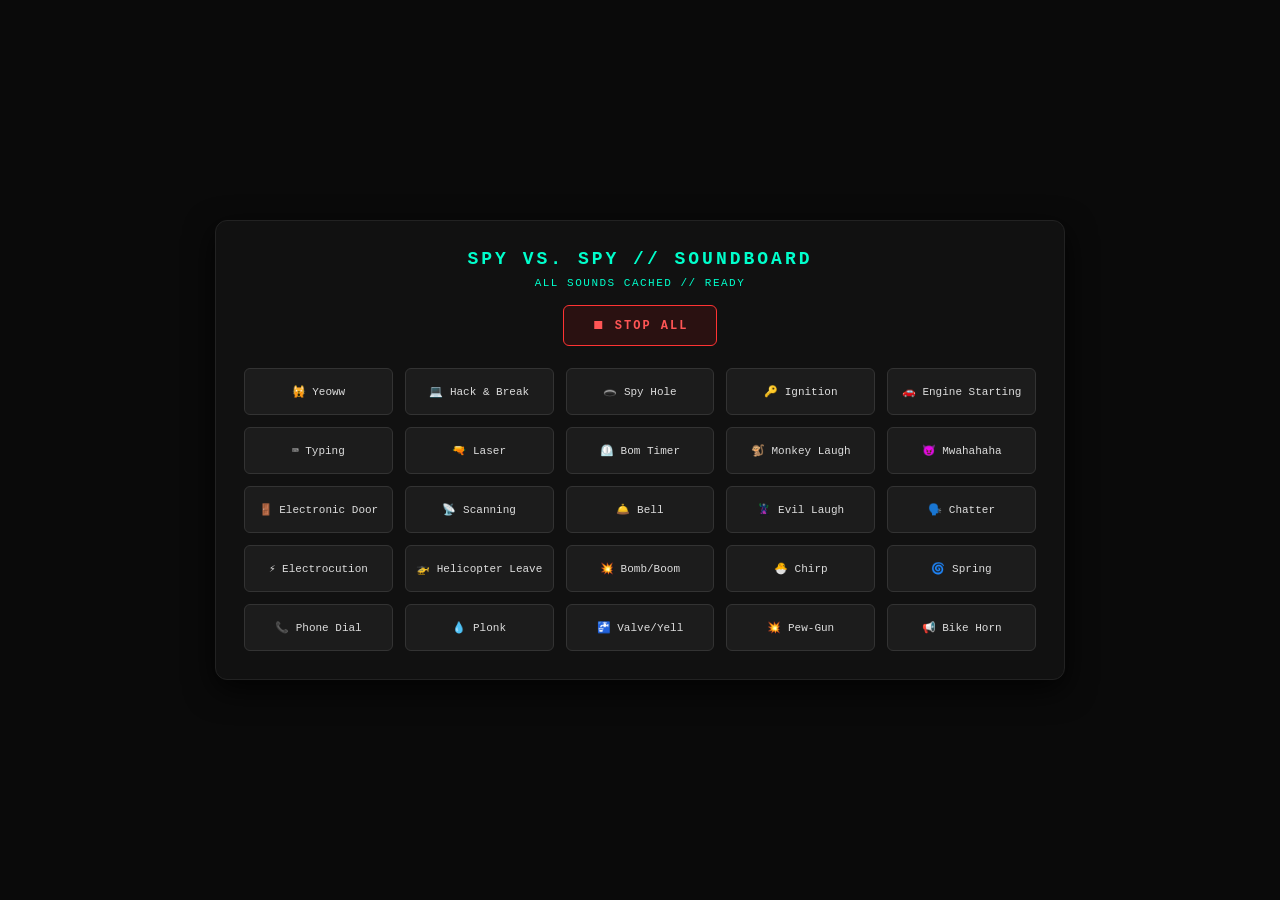
==== index.html @ 561204ca "htm>html" ====
<!DOCTYPE html>
<html lang="en">
<head>
  <meta charset="UTF-8">
  <meta name="viewport" content="width=device-width, initial-scale=1.0">
  <title>Spy vs. Spy Soundboard</title>
  <style>
    * {
      box-sizing: border-box;
    }
    body {
      background-color: #0a0a0a;
      color: #ffffff;
      font-family: 'Courier New', Courier, monospace;
      margin: 0;
      padding: 40px 20px;
      display: flex;
      justify-content: center;
      align-items: center;
      min-height: 100vh;
    }

    .soundboard-container {
      background: #111111;
      padding: 28px;
      border-radius: 12px;
      color: #ffffff;
      width: 100%;
      max-width: 850px;
      border: 1px solid #222222;
      box-shadow: 0 10px 30px rgba(0,0,0,0.8);
    }

    .soundboard-container h1 {
      margin-top: 0;
      margin-bottom: 8px;
      font-size: 18px;
      letter-spacing: 3px;
      color: #00ffcc;
      text-transform: uppercase;
      text-align: center;
    }

    .loader-status {
      font-size: 11px;
      color: #888888;
      text-align: center;
      margin-bottom: 16px;
      letter-spacing: 1.5px;
      text-transform: uppercase;
    }

    .control-bar {
      display: flex;
      justify-content: center;
      margin-bottom: 22px;
    }

    .stop-btn {
      background: #2a1111;
      color: #ff5555;
      border: 1px solid #ff3333;
      padding: 12px 28px;
      border-radius: 6px;
      cursor: pointer;
      font-family: inherit;
      font-size: 12px;
      font-weight: bold;
      letter-spacing: 2px;
      transition: all 0.15s ease-in-out;
      user-select: none;
    }

    .stop-btn:hover {
      background: #ff3333;
      color: #ffffff;
      box-shadow: 0 0 15px rgba(255, 51, 51, 0.5);
    }

    .stop-btn:active {
      transform: scale(0.95);
    }

    .soundboard-grid {
      display: grid;
      grid-template-columns: repeat(5, 1fr);
      gap: 12px;
    }

    .sound-btn {
      background: #181818;
      color: #555555;
      border: 1px solid #252525;
      padding: 16px 8px;
      border-radius: 6px;
      cursor: pointer;
      font-family: inherit;
      font-size: 11px;
      text-align: center;
      transition: all 0.15s ease-in-out;
      user-select: none;
      white-space: nowrap;
      overflow: hidden;
      text-overflow: ellipsis;
    }

    .sound-btn.cached {
      color: #dddddd;
      border-color: #333333;
      background: #1c1c1c;
    }

    .sound-btn.cached:hover {
      background: #00ffcc;
      color: #000000;
      border-color: #00ffcc;
      font-weight: bold;
      box-shadow: 0 0 12px rgba(0, 255, 204, 0.4);
    }

    .sound-btn.playing {
      background: #00ffcc !important;
      color: #000000 !important;
      border-color: #00ffcc !important;
      font-weight: bold;
      box-shadow: 0 0 15px rgba(0, 255, 204, 0.6);
    }

    .sound-btn:active {
      transform: scale(0.96);
    }

    @media (max-width: 700px) {
      .soundboard-grid {
        grid-template-columns: repeat(3, 1fr);
      }
    }

    @media (max-width: 450px) {
      .soundboard-grid {
        grid-template-columns: repeat(2, 1fr);
      }
    }
  </style>
</head>
<body>

<div class="soundboard-container">
  <h1>SPY VS. SPY // SOUNDBOARD</h1>
  <div id="loader-status" class="loader-status">Pre-caching audio files...</div>
  
  <div class="control-bar">
    <button id="stop-all-btn" class="stop-btn">⏹ STOP ALL</button>
  </div>

  <div class="soundboard-grid">
    <button class="sound-btn" data-src="./DATA_00000.wav">🙀 Yeoww</button>
    <button class="sound-btn" data-src="./DATA_00149.wav">💻 Hack & Break</button>
    <button class="sound-btn" data-src="./DATA_00164.wav">🕳️ Spy Hole</button>
    <button class="sound-btn" data-src="./DATA_00174.wav">🔑 Ignition</button>
    <button class="sound-btn" data-src="./DATA_00189.wav">🚗 Engine Starting</button>
    <button class="sound-btn" data-src="./DATA_00200.wav">⌨️ Typing</button>
    <button class="sound-btn" data-src="./DATA_00212.wav">🔫 Laser</button>
    <button class="sound-btn" data-src="./DATA_00221.wav">⏲️ Bom Timer</button>
    <button class="sound-btn" data-src="./DATA_00250.wav">🐒 Monkey Laugh</button>
    <button class="sound-btn" data-src="./DATA_00252.wav">😈 Mwahahaha</button>
    <button class="sound-btn" data-src="./DATA_00264.wav">🚪 Electronic Door</button>
    <button class="sound-btn" data-src="./DATA_00271.wav">📡 Scanning</button>
    <button class="sound-btn" data-src="./DATA_00275.wav">🛎️ Bell</button>
    <button class="sound-btn" data-src="./DATA_00295.wav">🦹 Evil Laugh</button>
    <button class="sound-btn" data-src="./DATA_00301.wav">🗣️ Chatter</button>
    <button class="sound-btn" data-src="./DATA_00329.wav">⚡ Electrocution</button>
    <button class="sound-btn" data-src="./DATA_00386.wav">🚁 Helicopter Leave</button>
    <button class="sound-btn" data-src="./DATA_00402.wav">💥 Bomb/Boom</button>
    <button class="sound-btn" data-src="./DATA_00405.wav">🐣 Chirp</button>
    <button class="sound-btn" data-src="./DATA_00408.wav">🌀 Spring</button>
    <button class="sound-btn" data-src="./DATA_00416.wav">📞 Phone Dial</button>
    <button class="sound-btn" data-src="./DATA_00418.wav">💧 Plonk</button>
    <button class="sound-btn" data-src="./DATA_00419.wav">🚰 Valve/Yell</button>
    <button class="sound-btn" data-src="./DATA_00424.wav">💥 Pew-Gun</button>
    <button class="sound-btn" data-src="./DATA_00425.wav">📢 Bike Horn</button>
  </div>
</div>

<script>
  const activeAudioMap = new Map();
  const buttons = document.querySelectorAll('.sound-btn');
  const stopBtn = document.getElementById('stop-all-btn');
  const statusEl = document.getElementById('loader-status');
  let loadedCount = 0;

  buttons.forEach(button => {
    const url = button.dataset.src;
    
    const preloadAudio = new Audio();
    preloadAudio.src = url;
    preloadAudio.preload = 'auto';

    preloadAudio.addEventListener('canplaythrough', () => {
      if (!button.classList.contains('cached')) {
        button.classList.add('cached');
        loadedCount++;
        if (loadedCount === buttons.length) {
          statusEl.textContent = "All sounds cached // Ready";
          statusEl.style.color = "#00ffcc";
        } else {
          statusEl.textContent = `Pre-caching audio: ${loadedCount}/${buttons.length}`;
        }
      }
    }, { once: true });

    preloadAudio.load();

    button.addEventListener('click', () => {
      if (activeAudioMap.has(button)) {
        const audio = activeAudioMap.get(button);
        audio.pause();
        audio.currentTime = 0;
        activeAudioMap.delete(button);
        button.classList.remove('playing');
        return;
      }

      const audio = new Audio(url);
      activeAudioMap.set(button, audio);
      button.classList.add('playing');

      audio.play().catch(err => {
        console.error("Playback failed:", err);
        activeAudioMap.delete(button);
        button.classList.remove('playing');
      });

      audio.addEventListener('ended', () => {
        activeAudioMap.delete(button);
        button.classList.remove('playing');
      });
    });
  });

  stopBtn.addEventListener('click', () => {
    activeAudioMap.forEach((audio, button) => {
      audio.pause();
      audio.currentTime = 0;
      button.classList.remove('playing');
    });
    activeAudioMap.clear();
  });
</script>
</body>
</html>
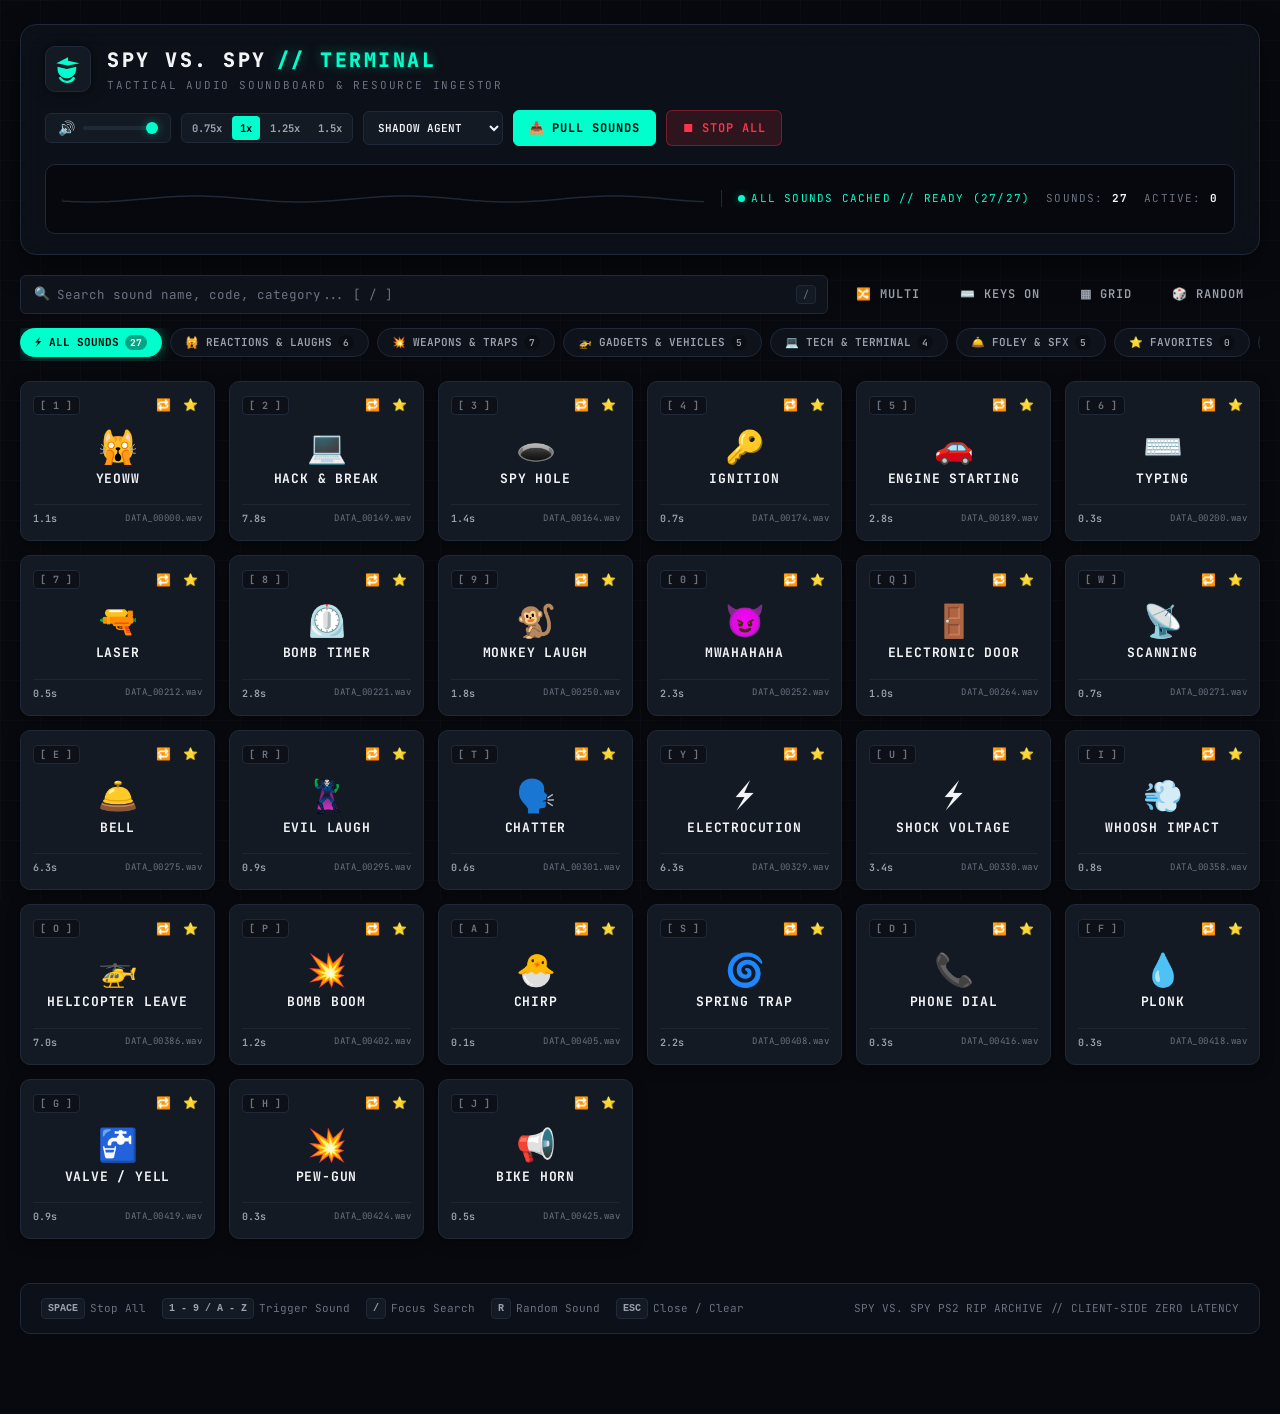
==== commit 4dc8c525: "Remake Spy vs Spy soundboard with clean UI & asset ingestion" ====
--- a/index.html
+++ b/index.html
@@ -3,249 +3,292 @@
 <head>
   <meta charset="UTF-8">
   <meta name="viewport" content="width=device-width, initial-scale=1.0">
-  <title>Spy vs. Spy Soundboard</title>
-  <style>
-    * {
-      box-sizing: border-box;
-    }
-    body {
-      background-color: #0a0a0a;
-      color: #ffffff;
-      font-family: 'Courier New', Courier, monospace;
-      margin: 0;
-      padding: 40px 20px;
-      display: flex;
-      justify-content: center;
-      align-items: center;
-      min-height: 100vh;
-    }
-
-    .soundboard-container {
-      background: #111111;
-      padding: 28px;
-      border-radius: 12px;
-      color: #ffffff;
-      width: 100%;
-      max-width: 850px;
-      border: 1px solid #222222;
-      box-shadow: 0 10px 30px rgba(0,0,0,0.8);
-    }
-
-    .soundboard-container h1 {
-      margin-top: 0;
-      margin-bottom: 8px;
-      font-size: 18px;
-      letter-spacing: 3px;
-      color: #00ffcc;
-      text-transform: uppercase;
-      text-align: center;
-    }
-
-    .loader-status {
-      font-size: 11px;
-      color: #888888;
-      text-align: center;
-      margin-bottom: 16px;
-      letter-spacing: 1.5px;
-      text-transform: uppercase;
-    }
-
-    .control-bar {
-      display: flex;
-      justify-content: center;
-      margin-bottom: 22px;
-    }
-
-    .stop-btn {
-      background: #2a1111;
-      color: #ff5555;
-      border: 1px solid #ff3333;
-      padding: 12px 28px;
-      border-radius: 6px;
-      cursor: pointer;
-      font-family: inherit;
-      font-size: 12px;
-      font-weight: bold;
-      letter-spacing: 2px;
-      transition: all 0.15s ease-in-out;
-      user-select: none;
-    }
-
-    .stop-btn:hover {
-      background: #ff3333;
-      color: #ffffff;
-      box-shadow: 0 0 15px rgba(255, 51, 51, 0.5);
-    }
-
-    .stop-btn:active {
-      transform: scale(0.95);
-    }
-
-    .soundboard-grid {
-      display: grid;
-      grid-template-columns: repeat(5, 1fr);
-      gap: 12px;
-    }
-
-    .sound-btn {
-      background: #181818;
-      color: #555555;
-      border: 1px solid #252525;
-      padding: 16px 8px;
-      border-radius: 6px;
-      cursor: pointer;
-      font-family: inherit;
-      font-size: 11px;
-      text-align: center;
-      transition: all 0.15s ease-in-out;
-      user-select: none;
-      white-space: nowrap;
-      overflow: hidden;
-      text-overflow: ellipsis;
-    }
-
-    .sound-btn.cached {
-      color: #dddddd;
-      border-color: #333333;
-      background: #1c1c1c;
-    }
-
-    .sound-btn.cached:hover {
-      background: #00ffcc;
-      color: #000000;
-      border-color: #00ffcc;
-      font-weight: bold;
-      box-shadow: 0 0 12px rgba(0, 255, 204, 0.4);
-    }
-
-    .sound-btn.playing {
-      background: #00ffcc !important;
-      color: #000000 !important;
-      border-color: #00ffcc !important;
-      font-weight: bold;
-      box-shadow: 0 0 15px rgba(0, 255, 204, 0.6);
-    }
-
-    .sound-btn:active {
-      transform: scale(0.96);
-    }
-
-    @media (max-width: 700px) {
-      .soundboard-grid {
-        grid-template-columns: repeat(3, 1fr);
-      }
-    }
-
-    @media (max-width: 450px) {
-      .soundboard-grid {
-        grid-template-columns: repeat(2, 1fr);
-      }
-    }
-  </style>
+  <title>SPY VS. SPY // AUDIO TERMINAL</title>
+  <meta name="description" content="Ultra-clean, zero-latency interactive Spy vs. Spy soundboard with audio visualizer, zip extractor, and Sounds Resource file import.">
+  
+  <!-- Modern Clean Typography -->
+  <link rel="preconnect" href="https://fonts.googleapis.com">
+  <link rel="preconnect" href="https://fonts.gstatic.com" crossorigin>
+  <link href="https://fonts.googleapis.com/css2?family=JetBrains+Mono:wght@400;500;600;700;800&family=Inter:wght@400;500;600;700;800&display=swap" rel="stylesheet">
+  
+  <link rel="stylesheet" href="css/style.css">
 </head>
 <body>
 
-<div class="soundboard-container">
-  <h1>SPY VS. SPY // SOUNDBOARD</h1>
-  <div id="loader-status" class="loader-status">Pre-caching audio files...</div>
+<div class="app-wrapper">
   
-  <div class="control-bar">
-    <button id="stop-all-btn" class="stop-btn">⏹ STOP ALL</button>
-  </div>
-
-  <div class="soundboard-grid">
-    <button class="sound-btn" data-src="./DATA_00000.wav">🙀 Yeoww</button>
-    <button class="sound-btn" data-src="./DATA_00149.wav">💻 Hack & Break</button>
-    <button class="sound-btn" data-src="./DATA_00164.wav">🕳️ Spy Hole</button>
-    <button class="sound-btn" data-src="./DATA_00174.wav">🔑 Ignition</button>
-    <button class="sound-btn" data-src="./DATA_00189.wav">🚗 Engine Starting</button>
-    <button class="sound-btn" data-src="./DATA_00200.wav">⌨️ Typing</button>
-    <button class="sound-btn" data-src="./DATA_00212.wav">🔫 Laser</button>
-    <button class="sound-btn" data-src="./DATA_00221.wav">⏲️ Bom Timer</button>
-    <button class="sound-btn" data-src="./DATA_00250.wav">🐒 Monkey Laugh</button>
-    <button class="sound-btn" data-src="./DATA_00252.wav">😈 Mwahahaha</button>
-    <button class="sound-btn" data-src="./DATA_00264.wav">🚪 Electronic Door</button>
-    <button class="sound-btn" data-src="./DATA_00271.wav">📡 Scanning</button>
-    <button class="sound-btn" data-src="./DATA_00275.wav">🛎️ Bell</button>
-    <button class="sound-btn" data-src="./DATA_00295.wav">🦹 Evil Laugh</button>
-    <button class="sound-btn" data-src="./DATA_00301.wav">🗣️ Chatter</button>
-    <button class="sound-btn" data-src="./DATA_00329.wav">⚡ Electrocution</button>
-    <button class="sound-btn" data-src="./DATA_00386.wav">🚁 Helicopter Leave</button>
-    <button class="sound-btn" data-src="./DATA_00402.wav">💥 Bomb/Boom</button>
-    <button class="sound-btn" data-src="./DATA_00405.wav">🐣 Chirp</button>
-    <button class="sound-btn" data-src="./DATA_00408.wav">🌀 Spring</button>
-    <button class="sound-btn" data-src="./DATA_00416.wav">📞 Phone Dial</button>
-    <button class="sound-btn" data-src="./DATA_00418.wav">💧 Plonk</button>
-    <button class="sound-btn" data-src="./DATA_00419.wav">🚰 Valve/Yell</button>
-    <button class="sound-btn" data-src="./DATA_00424.wav">💥 Pew-Gun</button>
-    <button class="sound-btn" data-src="./DATA_00425.wav">📢 Bike Horn</button>
+  <!-- ===================================================================
+       HEADER & VISUALIZER PANEL
+       =================================================================== -->
+  <header class="header-panel">
+    <div class="header-top">
+      
+      <!-- Brand & Title -->
+      <div class="brand-section">
+        <div class="spy-logo" title="Spy vs. Spy Classified HQ">
+          <!-- Stylized Spy Hat & Trenchcoat Mask Icon -->
+          <svg viewBox="0 0 24 24">
+            <path d="M12 2L2 7l10 2 10-2-10-2zm0 4.2L5.8 7.5 12 8.7l6.2-1.2L12 6.2zM3 10v2c0 4.4 3.6 8 8 8s8-3.6 8-8v-2l-8 2-8-2zm8 14c-3.1 0-5.8-1.8-7.1-4.4l1.8-1c1 1.9 3 3.4 5.3 3.4s4.3-1.5 5.3-3.4l1.8 1C17.8 22.2 15.1 24 12 24z"/>
+          </svg>
+        </div>
+        <div class="brand-titles">
+          <h1>SPY VS. SPY <span class="accent-tag">// TERMINAL</span></h1>
+          <div class="subtitle">TACTICAL AUDIO SOUNDBOARD & RESOURCE INGESTOR</div>
+        </div>
+      </div>
+
+      <!-- Header Action Controls -->
+      <div class="header-actions">
+        <!-- Master Volume Control -->
+        <div class="volume-control-box" title="Master Volume">
+          <button id="volume-mute-btn" class="vol-icon-btn" title="Toggle Mute">🔊</button>
+          <input type="range" id="volume-slider" class="volume-slider" min="0" max="1" step="0.05" value="1">
+        </div>
+
+        <!-- Playback Speed / Pitch -->
+        <div class="speed-selector" title="Playback Speed / Pitch">
+          <button class="speed-opt" data-speed="0.75">0.75x</button>
+          <button class="speed-opt active" data-speed="1.0">1x</button>
+          <button class="speed-opt" data-speed="1.25">1.25x</button>
+          <button class="speed-opt" data-speed="1.5">1.5x</button>
+        </div>
+
+        <!-- Theme Picker -->
+        <select id="theme-picker" class="theme-picker-select" title="Interface Theme">
+          <option value="shadow">SHADOW AGENT</option>
+          <option value="noir">MAD NOIR (B&W)</option>
+          <option value="crt">CRT TERMINAL</option>
+        </select>
+
+        <!-- Import / Pull Sounds Button -->
+        <button id="import-open-btn" class="btn btn-primary" title="Pull in sound files from Sounds Resource or computer">
+          <span>📥</span> PULL SOUNDS
+        </button>
+
+        <!-- Global Master Stop Button -->
+        <button id="stop-all-btn" class="btn btn-danger" title="Stop all playing audio (Shortcut: Space)">
+          <span>⏹</span> STOP ALL
+        </button>
+      </div>
+
+    </div>
+
+    <!-- Realtime Audio Visualizer Strip -->
+    <div class="visualizer-strip">
+      <div class="canvas-container">
+        <canvas id="audio-visualizer"></canvas>
+      </div>
+      <div class="status-telemetry">
+        <div class="status-tag">
+          <span class="status-dot"></span>
+          <span id="loader-status">CONNECTING AUDIO ENGINE...</span>
+        </div>
+        <div>SOUNDS: <strong id="total-sounds-count">27</strong></div>
+        <div>ACTIVE: <strong id="active-voices-count">0</strong></div>
+      </div>
+    </div>
+  </header>
+
+  <!-- ===================================================================
+       TOOLBAR: SEARCH, CATEGORIES & VIEW SWITCHES
+       =================================================================== -->
+  <section class="toolbar-panel">
+    
+    <div class="search-and-controls">
+      <!-- Search Input -->
+      <div class="search-box">
+        <span class="search-icon">🔍</span>
+        <input type="text" id="search-input" class="search-input" placeholder="Search sound name, code, category... [ / ]" autocomplete="off" spellcheck="false">
+        <button id="search-clear-btn" class="search-clear-btn" title="Clear Search">✕</button>
+        <span class="search-shortcut-badge">/</span>
+      </div>
+
+      <!-- Action Toggles -->
+      <div class="toolbar-toggles">
+        <button id="playback-mode-toggle" class="btn btn-ghost" title="Switch between Multi-Sound and Solo mode">🔀 MULTI</button>
+        <button id="hotkey-toggle-btn" class="btn btn-ghost" title="Toggle visible hotkey badges">⌨️ KEYS ON</button>
+        <button id="view-mode-toggle" class="btn btn-ghost" title="Toggle Grid / List view">▦ GRID</button>
+        <button id="random-sound-btn" class="btn btn-ghost" title="Trigger a random sound effect [R]">🎲 RANDOM</button>
+      </div>
+    </div>
+
+    <!-- Category Filter Pills -->
+    <div class="categories-strip">
+      <button class="cat-pill active" data-category="all">
+        <span>⚡ ALL SOUNDS</span>
+        <span class="cat-count">27</span>
+      </button>
+      <button class="cat-pill" data-category="reactions">
+        <span>🙀 REACTIONS & LAUGHS</span>
+        <span class="cat-count">6</span>
+      </button>
+      <button class="cat-pill" data-category="weapons">
+        <span>💥 WEAPONS & TRAPS</span>
+        <span class="cat-count">7</span>
+      </button>
+      <button class="cat-pill" data-category="gadgets">
+        <span>🚁 GADGETS & VEHICLES</span>
+        <span class="cat-count">5</span>
+      </button>
+      <button class="cat-pill" data-category="tech">
+        <span>💻 TECH & TERMINAL</span>
+        <span class="cat-count">4</span>
+      </button>
+      <button class="cat-pill" data-category="foley">
+        <span>🛎️ FOLEY & SFX</span>
+        <span class="cat-count">5</span>
+      </button>
+      <button class="cat-pill" data-category="favorites">
+        <span>⭐ FAVORITES</span>
+        <span class="cat-count">0</span>
+      </button>
+      <button class="cat-pill" data-category="custom">
+        <span>📥 CUSTOM / IMPORTED</span>
+        <span class="cat-count">0</span>
+      </button>
+    </div>
+
+  </section>
+
+  <!-- ===================================================================
+       SOUNDBOARD GRID CONTAINER
+       =================================================================== -->
+  <main id="soundboard-grid" class="soundboard-grid" aria-label="Spy Soundboard Grid">
+    <!-- Sound cards injected dynamically via JavaScript -->
+  </main>
+
+  <!-- ===================================================================
+       FOOTER & KEYBOARD SHORTCUTS HINTS
+       =================================================================== -->
+  <footer class="footer-bar">
+    <div class="hotkey-hints">
+      <span class="hotkey-item"><kbd>SPACE</kbd> Stop All</span>
+      <span class="hotkey-item"><kbd>1 - 9 / A - Z</kbd> Trigger Sound</span>
+      <span class="hotkey-item"><kbd>/</kbd> Focus Search</span>
+      <span class="hotkey-item"><kbd>R</kbd> Random Sound</span>
+      <span class="hotkey-item"><kbd>ESC</kbd> Close / Clear</span>
+    </div>
+    <div>SPY VS. SPY PS2 RIP ARCHIVE // CLIENT-SIDE ZERO LATENCY</div>
+  </footer>
+
+</div>
+
+<!-- Toast Container -->
+<div id="toast-container" class="toast-container"></div>
+
+<!-- ===================================================================
+     FULLSCREEN DRAG & DROP OVERLAY
+     =================================================================== -->
+<div id="global-drag-overlay" class="global-drag-overlay">
+  <div class="global-drag-icon">📦</div>
+  <div class="global-drag-title">DROP SOUND ARCHIVE OR AUDIO FILES HERE</div>
+  <div class="global-drag-subtitle">Supports .ZIP from Sounds Resource, or raw .WAV, .MP3, .OGG, .FLAC</div>
+</div>
+
+<!-- ===================================================================
+     IMPORT / PULL SOUNDS MODAL
+     =================================================================== -->
+<div id="import-modal" class="modal-backdrop">
+  <div class="modal-window">
+    
+    <div class="modal-header">
+      <h2><span>📥</span> PULL & IMPORT SOUND ASSETS</h2>
+      <button class="modal-close-btn" title="Close">✕</button>
+    </div>
+
+    <!-- Modal Navigation Tabs -->
+    <div class="modal-tabs">
+      <button class="modal-tab-btn active" data-tab="tab-upload">DROP / UNPACK ZIP</button>
+      <button class="modal-tab-btn" data-tab="tab-url">PULL FROM URL</button>
+      <button class="modal-tab-btn" data-tab="tab-manage">CUSTOM LIBRARY</button>
+    </div>
+
+    <div class="modal-body">
+      
+      <!-- TAB 1: DROP / UNPACK ZIP (SOUNDS RESOURCE SPECIFIC) -->
+      <div id="tab-upload" class="modal-tab-pane" style="display: flex; flex-direction: column; gap: 16px;">
+        
+        <!-- The Sounds Resource Helper Card -->
+        <div id="spriters-notice-box" class="spriters-notice-card">
+          <div class="spriters-notice-header">
+            <h4><span>🕵️‍♂️</span> The Sounds Resource (PlayStation 2 // Asset 452648)</h4>
+            <a href="https://sounds.spriters-resource.com/playstation_2/spyvsspy/asset/452648/" 
+               target="_blank" 
+               rel="noopener noreferrer" 
+               class="btn btn-primary" 
+               style="font-size: 11px; padding: 5px 10px;">
+              OPEN ASSET PAGE ↗
+            </a>
+          </div>
+          <p>
+            Asset <strong>#452648</strong> contains the sound effect rips from <em>Spy vs. Spy (PS2)</em>. 
+            Because The Sounds Resource utilizes Cloudflare protection, direct scraping is guarded. 
+            Importing is instant with 2 clicks:
+          </p>
+          <ol class="spriters-step-list">
+            <li>Click <strong>Open Asset Page ↗</strong> above.</li>
+            <li>Click the <strong>Download Asset / ZIP</strong> button on their page.</li>
+            <li>Drag & drop the downloaded <code>.zip</code> file right into the box below!</li>
+          </ol>
+        </div>
+
+        <!-- Dropzone Area -->
+        <div id="modal-dropzone" class="dropzone-box">
+          <div class="dropzone-icon">📁</div>
+          <div class="dropzone-title">DROP ASSET .ZIP OR AUDIO FILES HERE</div>
+          <div class="dropzone-subtitle">Click to select files, or drag and drop any .zip, .wav, .mp3, .ogg</div>
+          <input type="file" id="modal-file-picker" multiple accept=".zip,.wav,.mp3,.ogg,.flac,.m4a,.aac" style="display: none;">
+        </div>
+
+      </div>
+
+      <!-- TAB 2: PULL FROM URL -->
+      <div id="tab-url" class="modal-tab-pane" style="display: none; flex-direction: column; gap: 16px;">
+        <p style="font-size: 12px; color: var(--text-dim); line-height: 1.6;">
+          Enter any direct audio file URL (or sound package URL). The app will automatically attempt direct retrieval, and gracefully proxy cross-origin restrictions if blocked by CORS:
+        </p>
+
+        <div class="url-input-group">
+          <label class="url-input-label" for="url-input-field">AUDIO SOURCE URL:</label>
+          <div class="url-input-row">
+            <input type="url" id="url-input-field" class="url-text-input" placeholder="https://example.com/sound.wav or sound_pack.zip">
+            <button id="url-fetch-btn" class="btn btn-primary">FETCH & ADD</button>
+          </div>
+        </div>
+      </div>
+
+      <!-- TAB 3: CUSTOM LIBRARY MANAGEMENT -->
+      <div id="tab-manage" class="modal-tab-pane" style="display: none; flex-direction: column; gap: 14px;">
+        <div style="display: flex; justify-content: space-between; align-items: center;">
+          <span style="font-size: 12px; font-weight: 700;">IMPORTED CUSTOM SOUNDS</span>
+          <button id="export-pack-btn" class="btn btn-ghost" style="font-size: 11px;">💾 EXPORT SOUNDBOARD PACK (.JSON)</button>
+        </div>
+        <div id="modal-custom-list" class="custom-list">
+          <!-- Injected via JS -->
+        </div>
+      </div>
+
+    </div>
+
+    <div class="modal-footer">
+      <span style="font-size: 10.5px; color: var(--text-muted);">ALL EXTRACTED SOUNDS ARE PERSISTED LOCALLY IN INDEXEDDB</span>
+      <button class="btn btn-ghost modal-close-btn" style="padding: 6px 14px;">CLOSE</button>
+    </div>
+
   </div>
 </div>
 
+<!-- Scripts -->
+<script src="js/jszip.min.js"></script>
+<!-- CDN Fallback for JSZip if local script is missing -->
 <script>
-  const activeAudioMap = new Map();
-  const buttons = document.querySelectorAll('.sound-btn');
-  const stopBtn = document.getElementById('stop-all-btn');
-  const statusEl = document.getElementById('loader-status');
-  let loadedCount = 0;
-
-  buttons.forEach(button => {
-    const url = button.dataset.src;
-    
-    const preloadAudio = new Audio();
-    preloadAudio.src = url;
-    preloadAudio.preload = 'auto';
-
-    preloadAudio.addEventListener('canplaythrough', () => {
-      if (!button.classList.contains('cached')) {
-        button.classList.add('cached');
-        loadedCount++;
-        if (loadedCount === buttons.length) {
-          statusEl.textContent = "All sounds cached // Ready";
-          statusEl.style.color = "#00ffcc";
-        } else {
-          statusEl.textContent = `Pre-caching audio: ${loadedCount}/${buttons.length}`;
-        }
-      }
-    }, { once: true });
-
-    preloadAudio.load();
-
-    button.addEventListener('click', () => {
-      if (activeAudioMap.has(button)) {
-        const audio = activeAudioMap.get(button);
-        audio.pause();
-        audio.currentTime = 0;
-        activeAudioMap.delete(button);
-        button.classList.remove('playing');
-        return;
-      }
-
-      const audio = new Audio(url);
-      activeAudioMap.set(button, audio);
-      button.classList.add('playing');
-
-      audio.play().catch(err => {
-        console.error("Playback failed:", err);
-        activeAudioMap.delete(button);
-        button.classList.remove('playing');
-      });
-
-      audio.addEventListener('ended', () => {
-        activeAudioMap.delete(button);
-        button.classList.remove('playing');
-      });
-    });
-  });
-
-  stopBtn.addEventListener('click', () => {
-    activeAudioMap.forEach((audio, button) => {
-      audio.pause();
-      audio.currentTime = 0;
-      button.classList.remove('playing');
-    });
-    activeAudioMap.clear();
-  });
+  if (!window.JSZip) {
+    var cdnScript = document.createElement('script');
+    cdnScript.src = 'https://cdnjs.cloudflare.com/ajax/libs/jszip/3.10.1/jszip.min.js';
+    document.head.appendChild(cdnScript);
+  }
 </script>
+<script src="js/app.js"></script>
+
 </body>
-</html>+</html>
--- a/css/style.css
+++ b/css/style.css
@@ -0,0 +1,1316 @@
+/* ===================================================================
+   SPY VS. SPY // AUDIO TERMINAL - MODERN CLEAN STYLESHEET
+   =================================================================== */
+
+:root {
+  --font-mono: 'JetBrains Mono', 'SF Mono', Monaco, 'Courier New', monospace;
+  --font-sans: 'Inter', -apple-system, BlinkMacSystemFont, 'Segoe UI', Roboto, sans-serif;
+
+  /* Theme: Shadow Agent (Default) */
+  --bg-body: #07090e;
+  --bg-surface: #0e121a;
+  --bg-card: #141a24;
+  --bg-card-hover: #1c2433;
+  --bg-card-active: #0c2b29;
+  --border-subtle: #1f2937;
+  --border-glow: #00ffcc;
+  --text-main: #f3f4f6;
+  --text-dim: #9ca3af;
+  --text-muted: #6b7280;
+  --accent: #00ffcc;
+  --accent-glow: rgba(0, 255, 204, 0.4);
+  --accent-secondary: #ffb000;
+  --accent-danger: #ff334b;
+  --danger-glow: rgba(255, 51, 75, 0.45);
+  --badge-bg: rgba(0, 255, 204, 0.12);
+  --badge-text: #00ffcc;
+  --glass: rgba(14, 18, 26, 0.85);
+  --glass-border: rgba(255, 255, 255, 0.08);
+  --shadow-main: 0 12px 36px -8px rgba(0, 0, 0, 0.7);
+  --radius-sm: 6px;
+  --radius-md: 10px;
+  --radius-lg: 16px;
+}
+
+/* Theme: Classic MAD Spy (Monochrome Noir) */
+[data-theme="noir"] {
+  --bg-body: #000000;
+  --bg-surface: #111111;
+  --bg-card: #181818;
+  --bg-card-hover: #262626;
+  --bg-card-active: #ffffff;
+  --border-subtle: #333333;
+  --border-glow: #ffffff;
+  --text-main: #ffffff;
+  --text-dim: #d1d5db;
+  --text-muted: #888888;
+  --accent: #ffffff;
+  --accent-glow: rgba(255, 255, 255, 0.5);
+  --accent-secondary: #d1d5db;
+  --accent-danger: #ff4444;
+  --danger-glow: rgba(255, 68, 68, 0.5);
+  --badge-bg: rgba(255, 255, 255, 0.15);
+  --badge-text: #ffffff;
+  --glass: rgba(18, 18, 18, 0.95);
+  --glass-border: rgba(255, 255, 255, 0.15);
+}
+
+/* Theme: Amber CRT Terminal */
+[data-theme="crt"] {
+  --bg-body: #0a0800;
+  --bg-surface: #141002;
+  --bg-card: #1e1905;
+  --bg-card-hover: #2d2508;
+  --bg-card-active: #3b2f0a;
+  --border-subtle: #3d320a;
+  --border-glow: #ffb000;
+  --text-main: #ffca43;
+  --text-dim: #d19a1a;
+  --text-muted: #8a6510;
+  --accent: #ffb000;
+  --accent-glow: rgba(255, 176, 0, 0.45);
+  --accent-secondary: #33ff33;
+  --accent-danger: #ff3b30;
+  --danger-glow: rgba(255, 59, 48, 0.45);
+  --badge-bg: rgba(255, 176, 0, 0.14);
+  --badge-text: #ffb000;
+  --glass: rgba(20, 16, 2, 0.92);
+  --glass-border: rgba(255, 176, 0, 0.2);
+}
+
+* {
+  box-sizing: border-box;
+  margin: 0;
+  padding: 0;
+}
+
+html, body {
+  min-height: 100vh;
+  background-color: var(--bg-body);
+  color: var(--text-main);
+  font-family: var(--font-mono);
+  -webkit-font-smoothing: antialiased;
+  -moz-osx-font-smoothing: grayscale;
+  line-height: 1.5;
+  overflow-x: hidden;
+}
+
+/* Background Cyber Grid */
+body::before {
+  content: "";
+  position: fixed;
+  inset: 0;
+  background-image:
+    linear-gradient(to right, rgba(255, 255, 255, 0.02) 1px, transparent 1px),
+    linear-gradient(to bottom, rgba(255, 255, 255, 0.02) 1px, transparent 1px);
+  background-size: 40px 40px;
+  pointer-events: none;
+  z-index: 0;
+}
+
+.app-wrapper {
+  position: relative;
+  z-index: 1;
+  max-width: 1400px;
+  margin: 0 auto;
+  padding: 24px 20px 80px;
+  display: flex;
+  flex-direction: column;
+  gap: 20px;
+}
+
+/* ===================================================================
+   TOP HEADER & VISUALIZER
+   =================================================================== */
+
+.header-panel {
+  background: var(--glass);
+  backdrop-filter: blur(16px);
+  -webkit-backdrop-filter: blur(16px);
+  border: 1px solid var(--border-subtle);
+  border-radius: var(--radius-lg);
+  padding: 20px 24px;
+  box-shadow: var(--shadow-main);
+  display: flex;
+  flex-direction: column;
+  gap: 18px;
+}
+
+.header-top {
+  display: flex;
+  align-items: center;
+  justify-content: space-between;
+  gap: 16px;
+  flex-wrap: wrap;
+}
+
+.brand-section {
+  display: flex;
+  align-items: center;
+  gap: 16px;
+}
+
+.spy-logo {
+  width: 46px;
+  height: 46px;
+  background: var(--bg-card);
+  border: 1px solid var(--border-subtle);
+  border-radius: var(--radius-md);
+  display: flex;
+  align-items: center;
+  justify-content: center;
+  color: var(--accent);
+  transition: all 0.25s ease;
+  box-shadow: 0 0 15px rgba(0, 0, 0, 0.4);
+}
+
+.spy-logo svg {
+  width: 28px;
+  height: 28px;
+  fill: currentColor;
+}
+
+.brand-titles h1 {
+  font-size: 20px;
+  font-weight: 800;
+  letter-spacing: 2.5px;
+  color: var(--text-main);
+  display: flex;
+  align-items: center;
+  gap: 10px;
+}
+
+.brand-titles h1 .accent-tag {
+  color: var(--accent);
+  text-shadow: 0 0 12px var(--accent-glow);
+}
+
+.brand-titles .subtitle {
+  font-size: 11px;
+  color: var(--text-muted);
+  letter-spacing: 1.8px;
+  text-transform: uppercase;
+  margin-top: 2px;
+}
+
+/* Header Quick Actions */
+.header-actions {
+  display: flex;
+  align-items: center;
+  gap: 10px;
+  flex-wrap: wrap;
+}
+
+.btn {
+  background: var(--bg-card);
+  color: var(--text-main);
+  border: 1px solid var(--border-subtle);
+  padding: 9px 15px;
+  border-radius: var(--radius-sm);
+  font-family: inherit;
+  font-size: 12px;
+  font-weight: 600;
+  letter-spacing: 1px;
+  cursor: pointer;
+  display: inline-flex;
+  align-items: center;
+  gap: 7px;
+  transition: all 0.18s cubic-bezier(0.4, 0, 0.2, 1);
+  user-select: none;
+  white-space: nowrap;
+}
+
+.btn:hover {
+  background: var(--bg-card-hover);
+  border-color: var(--border-glow);
+  color: var(--accent);
+  box-shadow: 0 0 14px var(--accent-glow);
+  transform: translateY(-1px);
+}
+
+.btn:active {
+  transform: translateY(1px);
+}
+
+.btn-primary {
+  background: var(--accent);
+  color: #000000;
+  border-color: var(--accent);
+  font-weight: 700;
+}
+
+.btn-primary:hover {
+  background: #ffffff;
+  color: #000000;
+  border-color: #ffffff;
+  box-shadow: 0 0 18px var(--accent-glow);
+}
+
+.btn-danger {
+  background: rgba(255, 51, 75, 0.14);
+  color: var(--accent-danger);
+  border-color: rgba(255, 51, 75, 0.35);
+}
+
+.btn-danger:hover {
+  background: var(--accent-danger);
+  color: #ffffff;
+  border-color: var(--accent-danger);
+  box-shadow: 0 0 16px var(--danger-glow);
+}
+
+.btn-ghost {
+  background: transparent;
+  border-color: transparent;
+  color: var(--text-dim);
+}
+
+.btn-ghost:hover {
+  background: var(--bg-card);
+  border-color: var(--border-subtle);
+}
+
+/* Master Volume Slider */
+.volume-control-box {
+  display: flex;
+  align-items: center;
+  gap: 8px;
+  background: var(--bg-card);
+  border: 1px solid var(--border-subtle);
+  padding: 6px 12px;
+  border-radius: var(--radius-sm);
+}
+
+.vol-icon-btn {
+  background: none;
+  border: none;
+  color: var(--text-dim);
+  cursor: pointer;
+  display: flex;
+  align-items: center;
+  font-size: 14px;
+}
+
+.vol-icon-btn:hover {
+  color: var(--accent);
+}
+
+.volume-slider {
+  -webkit-appearance: none;
+  appearance: none;
+  width: 75px;
+  height: 4px;
+  border-radius: 2px;
+  background: var(--border-subtle);
+  outline: none;
+  cursor: pointer;
+}
+
+.volume-slider::-webkit-slider-thumb {
+  -webkit-appearance: none;
+  appearance: none;
+  width: 12px;
+  height: 12px;
+  border-radius: 50%;
+  background: var(--accent);
+  cursor: pointer;
+  box-shadow: 0 0 8px var(--accent-glow);
+}
+
+/* Playback Speed Selector */
+.speed-selector {
+  display: flex;
+  align-items: center;
+  gap: 2px;
+  background: var(--bg-card);
+  border: 1px solid var(--border-subtle);
+  border-radius: var(--radius-sm);
+  padding: 2px;
+}
+
+.speed-opt {
+  background: none;
+  border: none;
+  color: var(--text-dim);
+  font-family: inherit;
+  font-size: 10.5px;
+  font-weight: 700;
+  padding: 5px 8px;
+  border-radius: 4px;
+  cursor: pointer;
+  transition: all 0.15s ease;
+}
+
+.speed-opt:hover {
+  color: var(--text-main);
+}
+
+.speed-opt.active {
+  background: var(--accent);
+  color: #000000;
+}
+
+/* Theme Dropdown */
+.theme-picker-select {
+  background: var(--bg-card);
+  color: var(--text-main);
+  border: 1px solid var(--border-subtle);
+  padding: 8px 10px;
+  border-radius: var(--radius-sm);
+  font-family: inherit;
+  font-size: 11px;
+  font-weight: 600;
+  cursor: pointer;
+  outline: none;
+}
+
+/* ===================================================================
+   AUDIO VISUALIZER & STATUS STRIP
+   =================================================================== */
+
+.visualizer-strip {
+  display: grid;
+  grid-template-columns: 1fr auto;
+  gap: 16px;
+  align-items: center;
+  background: rgba(0, 0, 0, 0.45);
+  border: 1px solid var(--border-subtle);
+  border-radius: var(--radius-md);
+  padding: 10px 16px;
+  position: relative;
+  overflow: hidden;
+}
+
+.canvas-container {
+  height: 48px;
+  width: 100%;
+  position: relative;
+  display: flex;
+  align-items: center;
+}
+
+#audio-visualizer {
+  width: 100%;
+  height: 100%;
+  display: block;
+}
+
+.status-telemetry {
+  display: flex;
+  align-items: center;
+  gap: 16px;
+  font-size: 11px;
+  letter-spacing: 1.2px;
+  color: var(--text-muted);
+  text-transform: uppercase;
+  border-left: 1px solid var(--border-subtle);
+  padding-left: 16px;
+  white-space: nowrap;
+}
+
+.status-telemetry .status-tag {
+  display: flex;
+  align-items: center;
+  gap: 6px;
+}
+
+.status-dot {
+  width: 7px;
+  height: 7px;
+  border-radius: 50%;
+  background: var(--accent);
+  box-shadow: 0 0 8px var(--accent-glow);
+  animation: pulse-dot 2s infinite ease-in-out;
+}
+
+@keyframes pulse-dot {
+  0%, 100% { opacity: 1; transform: scale(1); }
+  50% { opacity: 0.4; transform: scale(0.85); }
+}
+
+.status-telemetry strong {
+  color: var(--text-main);
+  font-weight: 700;
+}
+
+/* ===================================================================
+   TOOLBAR: SEARCH, CATEGORIES & MODES
+   =================================================================== */
+
+.toolbar-panel {
+  display: flex;
+  flex-direction: column;
+  gap: 14px;
+}
+
+.search-and-controls {
+  display: flex;
+  gap: 12px;
+  align-items: center;
+  flex-wrap: wrap;
+}
+
+.search-box {
+  flex: 1;
+  min-width: 260px;
+  position: relative;
+  display: flex;
+  align-items: center;
+}
+
+.search-icon {
+  position: absolute;
+  left: 14px;
+  color: var(--text-muted);
+  font-size: 13px;
+  pointer-events: none;
+}
+
+.search-input {
+  width: 100%;
+  background: var(--bg-surface);
+  border: 1px solid var(--border-subtle);
+  border-radius: var(--radius-sm);
+  padding: 10px 40px 10px 36px;
+  font-family: inherit;
+  font-size: 12.5px;
+  color: var(--text-main);
+  outline: none;
+  transition: all 0.15s ease;
+}
+
+.search-input:focus {
+  border-color: var(--border-glow);
+  box-shadow: 0 0 14px var(--accent-glow);
+}
+
+.search-input::placeholder {
+  color: var(--text-muted);
+}
+
+.search-clear-btn {
+  position: absolute;
+  right: 12px;
+  background: none;
+  border: none;
+  color: var(--text-muted);
+  cursor: pointer;
+  font-size: 14px;
+  display: none;
+}
+
+.search-clear-btn:hover {
+  color: var(--text-main);
+}
+
+.search-shortcut-badge {
+  position: absolute;
+  right: 12px;
+  background: var(--bg-card);
+  border: 1px solid var(--border-subtle);
+  border-radius: 4px;
+  padding: 1px 6px;
+  font-size: 10px;
+  color: var(--text-muted);
+  pointer-events: none;
+}
+
+.toolbar-toggles {
+  display: flex;
+  align-items: center;
+  gap: 8px;
+  flex-wrap: wrap;
+}
+
+/* Categories Strip */
+.categories-strip {
+  display: flex;
+  align-items: center;
+  gap: 8px;
+  overflow-x: auto;
+  padding-bottom: 4px;
+  scrollbar-width: none;
+}
+
+.categories-strip::-webkit-scrollbar {
+  display: none;
+}
+
+.cat-pill {
+  background: var(--bg-surface);
+  border: 1px solid var(--border-subtle);
+  border-radius: 20px;
+  padding: 6px 14px;
+  font-family: inherit;
+  font-size: 11px;
+  font-weight: 600;
+  color: var(--text-dim);
+  cursor: pointer;
+  display: inline-flex;
+  align-items: center;
+  gap: 6px;
+  white-space: nowrap;
+  transition: all 0.15s ease;
+  user-select: none;
+}
+
+.cat-pill:hover {
+  background: var(--bg-card-hover);
+  color: var(--text-main);
+  border-color: var(--text-muted);
+}
+
+.cat-pill.active {
+  background: var(--accent);
+  color: #000000;
+  border-color: var(--accent);
+  font-weight: 700;
+  box-shadow: 0 0 14px var(--accent-glow);
+}
+
+.cat-count {
+  font-size: 9.5px;
+  padding: 1px 5px;
+  border-radius: 10px;
+  background: rgba(0, 0, 0, 0.25);
+}
+
+.cat-pill.active .cat-count {
+  background: rgba(0, 0, 0, 0.35);
+  color: #ffffff;
+}
+
+/* ===================================================================
+   SOUNDBOARD GRID & CARDS
+   =================================================================== */
+
+.soundboard-grid {
+  display: grid;
+  grid-template-columns: repeat(auto-fill, minmax(190px, 1fr));
+  gap: 14px;
+  position: relative;
+}
+
+/* Empty State */
+.grid-empty-state {
+  grid-column: 1 / -1;
+  background: var(--bg-surface);
+  border: 1px dashed var(--border-subtle);
+  border-radius: var(--radius-lg);
+  padding: 60px 20px;
+  text-align: center;
+  display: flex;
+  flex-direction: column;
+  align-items: center;
+  gap: 12px;
+}
+
+.grid-empty-state .empty-icon {
+  font-size: 38px;
+}
+
+.grid-empty-state h3 {
+  font-size: 16px;
+  color: var(--text-main);
+  letter-spacing: 1px;
+}
+
+.grid-empty-state p {
+  font-size: 12px;
+  color: var(--text-muted);
+  max-width: 440px;
+}
+
+/* Sound Card Item */
+.sound-card {
+  position: relative;
+  background: var(--bg-card);
+  border: 1px solid var(--border-subtle);
+  border-radius: var(--radius-md);
+  padding: 14px 12px;
+  display: flex;
+  flex-direction: column;
+  gap: 10px;
+  cursor: pointer;
+  user-select: none;
+  overflow: hidden;
+  transition: all 0.2s cubic-bezier(0.4, 0, 0.2, 1);
+  box-shadow: 0 4px 14px rgba(0, 0, 0, 0.35);
+}
+
+.sound-card:hover {
+  background: var(--bg-card-hover);
+  border-color: var(--text-muted);
+  transform: translateY(-2px);
+  box-shadow: 0 8px 24px rgba(0, 0, 0, 0.5);
+}
+
+.sound-card:active {
+  transform: scale(0.98);
+}
+
+/* Playing Active State */
+.sound-card.playing {
+  background: var(--bg-card-active);
+  border-color: var(--accent);
+  box-shadow: 0 0 20px var(--accent-glow);
+}
+
+.sound-card.playing .card-icon-wrap {
+  transform: scale(1.1);
+  animation: icon-pulse 1.2s infinite ease-in-out;
+}
+
+@keyframes icon-pulse {
+  0%, 100% { transform: scale(1.08); filter: drop-shadow(0 0 8px var(--accent)); }
+  50% { transform: scale(0.96); filter: drop-shadow(0 0 2px var(--accent)); }
+}
+
+/* Playback Progress Line */
+.card-progress-bar {
+  position: absolute;
+  bottom: 0;
+  left: 0;
+  height: 3.5px;
+  width: 0%;
+  background: var(--accent);
+  box-shadow: 0 0 10px var(--accent);
+  transition: width 0.05s linear;
+  z-index: 2;
+}
+
+/* Card Header */
+.card-top {
+  display: flex;
+  align-items: center;
+  justify-content: space-between;
+  gap: 6px;
+  z-index: 1;
+}
+
+.card-hotkey {
+  font-size: 10px;
+  font-weight: 700;
+  color: var(--text-muted);
+  background: rgba(0, 0, 0, 0.35);
+  border: 1px solid var(--border-subtle);
+  border-radius: 4px;
+  padding: 1px 6px;
+  letter-spacing: 0.5px;
+}
+
+.sound-card.playing .card-hotkey {
+  color: var(--accent);
+  border-color: var(--accent);
+}
+
+.card-actions-mini {
+  display: flex;
+  align-items: center;
+  gap: 4px;
+}
+
+.mini-action-btn {
+  background: none;
+  border: none;
+  color: var(--text-muted);
+  cursor: pointer;
+  font-size: 12px;
+  padding: 2px 4px;
+  border-radius: 3px;
+  transition: all 0.15s ease;
+  line-height: 1;
+}
+
+.mini-action-btn:hover {
+  color: var(--text-main);
+  background: rgba(255, 255, 255, 0.1);
+}
+
+.mini-action-btn.active {
+  color: var(--accent-secondary);
+}
+
+.mini-action-btn.starred {
+  color: #ffca28;
+}
+
+/* Card Body */
+.card-center {
+  display: flex;
+  flex-direction: column;
+  align-items: center;
+  justify-content: center;
+  gap: 6px;
+  padding: 6px 0;
+  z-index: 1;
+  text-align: center;
+}
+
+.card-icon-wrap {
+  font-size: 32px;
+  line-height: 1;
+  transition: transform 0.2s ease;
+}
+
+.card-title {
+  font-size: 13px;
+  font-weight: 700;
+  letter-spacing: 0.8px;
+  color: var(--text-main);
+  text-transform: uppercase;
+  white-space: nowrap;
+  overflow: hidden;
+  text-overflow: ellipsis;
+  max-width: 100%;
+}
+
+.sound-card.playing .card-title {
+  color: var(--accent);
+  text-shadow: 0 0 10px var(--accent-glow);
+}
+
+/* Card Bottom Metadata */
+.card-bottom {
+  display: flex;
+  align-items: center;
+  justify-content: space-between;
+  gap: 6px;
+  font-size: 10px;
+  color: var(--text-muted);
+  z-index: 1;
+  border-top: 1px solid rgba(255, 255, 255, 0.05);
+  padding-top: 6px;
+}
+
+.card-duration {
+  font-weight: 600;
+  color: var(--text-dim);
+}
+
+.card-filename {
+  font-size: 9px;
+  color: var(--text-muted);
+  letter-spacing: 0.5px;
+  white-space: nowrap;
+  overflow: hidden;
+  text-overflow: ellipsis;
+  max-width: 80px;
+}
+
+.card-playing-indicator {
+  display: none;
+  align-items: center;
+  gap: 2px;
+  height: 10px;
+}
+
+.sound-card.playing .card-playing-indicator {
+  display: inline-flex;
+}
+
+.sound-card.playing .card-filename {
+  display: none;
+}
+
+.eq-bar {
+  width: 2px;
+  height: 100%;
+  background: var(--accent);
+  border-radius: 1px;
+  animation: eq-anim 0.8s ease-in-out infinite alternate;
+}
+
+.eq-bar:nth-child(2) { animation-delay: 0.2s; }
+.eq-bar:nth-child(3) { animation-delay: 0.4s; }
+
+@keyframes eq-anim {
+  0% { height: 2px; }
+  100% { height: 10px; }
+}
+
+/* ===================================================================
+   COMPACT LIST VIEW (ALTERNATIVE TO GRID)
+   =================================================================== */
+
+.soundboard-grid.compact-view {
+  grid-template-columns: repeat(auto-fill, minmax(260px, 1fr));
+  gap: 8px;
+}
+
+.compact-view .sound-card {
+  flex-direction: row;
+  align-items: center;
+  padding: 8px 12px;
+  gap: 12px;
+}
+
+.compact-view .card-top {
+  order: 3;
+  margin-left: auto;
+}
+
+.compact-view .card-center {
+  flex-direction: row;
+  padding: 0;
+  gap: 10px;
+  text-align: left;
+}
+
+.compact-view .card-icon-wrap {
+  font-size: 20px;
+}
+
+.compact-view .card-bottom {
+  border-top: none;
+  padding-top: 0;
+  order: 2;
+}
+
+/* ===================================================================
+   MODAL DIALOGS (IMPORT & INFO)
+   =================================================================== */
+
+.modal-backdrop {
+  position: fixed;
+  inset: 0;
+  background: rgba(0, 0, 0, 0.75);
+  backdrop-filter: blur(8px);
+  -webkit-backdrop-filter: blur(8px);
+  z-index: 1000;
+  display: flex;
+  align-items: center;
+  justify-content: center;
+  padding: 20px;
+  opacity: 0;
+  pointer-events: none;
+  transition: opacity 0.2s ease;
+}
+
+.modal-backdrop.open {
+  opacity: 1;
+  pointer-events: auto;
+}
+
+.modal-window {
+  background: var(--bg-surface);
+  border: 1px solid var(--border-subtle);
+  border-radius: var(--radius-lg);
+  width: 100%;
+  max-width: 680px;
+  max-height: 90vh;
+  display: flex;
+  flex-direction: column;
+  box-shadow: var(--shadow-main);
+  overflow: hidden;
+  transform: translateY(12px) scale(0.97);
+  transition: transform 0.25s cubic-bezier(0.16, 1, 0.3, 1);
+}
+
+.modal-backdrop.open .modal-window {
+  transform: translateY(0) scale(1);
+}
+
+.modal-header {
+  padding: 18px 24px;
+  border-bottom: 1px solid var(--border-subtle);
+  display: flex;
+  align-items: center;
+  justify-content: space-between;
+}
+
+.modal-header h2 {
+  font-size: 16px;
+  font-weight: 800;
+  letter-spacing: 1.5px;
+  color: var(--text-main);
+  display: flex;
+  align-items: center;
+  gap: 10px;
+}
+
+.modal-close-btn {
+  background: none;
+  border: none;
+  color: var(--text-muted);
+  cursor: pointer;
+  font-size: 20px;
+  line-height: 1;
+  padding: 4px;
+  border-radius: 4px;
+}
+
+.modal-close-btn:hover {
+  color: var(--text-main);
+  background: rgba(255, 255, 255, 0.08);
+}
+
+.modal-tabs {
+  display: flex;
+  border-bottom: 1px solid var(--border-subtle);
+  background: rgba(0, 0, 0, 0.25);
+  padding: 0 16px;
+  gap: 4px;
+}
+
+.modal-tab-btn {
+  background: none;
+  border: none;
+  border-bottom: 2px solid transparent;
+  padding: 12px 16px;
+  font-family: inherit;
+  font-size: 11.5px;
+  font-weight: 700;
+  letter-spacing: 0.8px;
+  color: var(--text-muted);
+  cursor: pointer;
+  transition: all 0.15s ease;
+}
+
+.modal-tab-btn:hover {
+  color: var(--text-main);
+}
+
+.modal-tab-btn.active {
+  color: var(--accent);
+  border-bottom-color: var(--accent);
+}
+
+.modal-body {
+  padding: 24px;
+  overflow-y: auto;
+  display: flex;
+  flex-direction: column;
+  gap: 20px;
+}
+
+/* Sounds Resource Special Notice Banner */
+.spriters-notice-card {
+  background: rgba(0, 255, 204, 0.05);
+  border: 1px solid rgba(0, 255, 204, 0.25);
+  border-radius: var(--radius-md);
+  padding: 16px;
+  display: flex;
+  flex-direction: column;
+  gap: 10px;
+}
+
+.spriters-notice-header {
+  display: flex;
+  align-items: center;
+  justify-content: space-between;
+  gap: 10px;
+}
+
+.spriters-notice-header h4 {
+  font-size: 13px;
+  color: var(--accent);
+  letter-spacing: 1px;
+  display: flex;
+  align-items: center;
+  gap: 8px;
+}
+
+.spriters-notice-card p {
+  font-size: 11.5px;
+  color: var(--text-dim);
+  line-height: 1.6;
+}
+
+.spriters-step-list {
+  display: flex;
+  flex-direction: column;
+  gap: 6px;
+  font-size: 11px;
+  color: var(--text-main);
+  background: rgba(0, 0, 0, 0.35);
+  padding: 10px 14px;
+  border-radius: var(--radius-sm);
+  border: 1px solid var(--border-subtle);
+}
+
+.spriters-step-list li {
+  margin-left: 18px;
+}
+
+/* Drop Zone */
+.dropzone-box {
+  background: rgba(0, 0, 0, 0.3);
+  border: 2px dashed var(--border-subtle);
+  border-radius: var(--radius-lg);
+  padding: 36px 20px;
+  text-align: center;
+  display: flex;
+  flex-direction: column;
+  align-items: center;
+  justify-content: center;
+  gap: 12px;
+  cursor: pointer;
+  transition: all 0.2s ease;
+}
+
+.dropzone-box:hover,
+.dropzone-box.drag-over {
+  border-color: var(--accent);
+  background: rgba(0, 255, 204, 0.06);
+  box-shadow: 0 0 24px var(--accent-glow);
+}
+
+.dropzone-icon {
+  font-size: 42px;
+}
+
+.dropzone-title {
+  font-size: 14px;
+  font-weight: 700;
+  letter-spacing: 1.2px;
+  color: var(--text-main);
+}
+
+.dropzone-subtitle {
+  font-size: 11.5px;
+  color: var(--text-muted);
+}
+
+/* URL Input Form */
+.url-input-group {
+  display: flex;
+  flex-direction: column;
+  gap: 10px;
+}
+
+.url-input-label {
+  font-size: 11.5px;
+  font-weight: 700;
+  letter-spacing: 1px;
+  color: var(--text-dim);
+}
+
+.url-input-row {
+  display: flex;
+  gap: 10px;
+}
+
+.url-text-input {
+  flex: 1;
+  background: var(--bg-card);
+  border: 1px solid var(--border-subtle);
+  border-radius: var(--radius-sm);
+  padding: 10px 14px;
+  font-family: inherit;
+  font-size: 12px;
+  color: var(--text-main);
+  outline: none;
+}
+
+.url-text-input:focus {
+  border-color: var(--accent);
+}
+
+/* Custom Sound Library List in Modal */
+.custom-list {
+  display: flex;
+  flex-direction: column;
+  gap: 8px;
+  max-height: 240px;
+  overflow-y: auto;
+}
+
+.custom-item-row {
+  display: flex;
+  align-items: center;
+  justify-content: space-between;
+  background: var(--bg-card);
+  border: 1px solid var(--border-subtle);
+  border-radius: var(--radius-sm);
+  padding: 8px 12px;
+  gap: 10px;
+}
+
+.custom-item-left {
+  display: flex;
+  align-items: center;
+  gap: 10px;
+  font-size: 12px;
+  overflow: hidden;
+}
+
+.custom-item-name {
+  font-weight: 700;
+  white-space: nowrap;
+  overflow: hidden;
+  text-overflow: ellipsis;
+}
+
+.modal-footer {
+  padding: 16px 24px;
+  border-top: 1px solid var(--border-subtle);
+  display: flex;
+  align-items: center;
+  justify-content: space-between;
+  background: rgba(0, 0, 0, 0.2);
+}
+
+/* Global Drag & Drop Overlay across entire viewport */
+.global-drag-overlay {
+  position: fixed;
+  inset: 0;
+  background: rgba(7, 9, 14, 0.94);
+  backdrop-filter: blur(14px);
+  -webkit-backdrop-filter: blur(14px);
+  z-index: 2000;
+  display: flex;
+  flex-direction: column;
+  align-items: center;
+  justify-content: center;
+  gap: 16px;
+  opacity: 0;
+  pointer-events: none;
+  transition: opacity 0.2s ease;
+  border: 4px dashed var(--accent);
+}
+
+.global-drag-overlay.active {
+  opacity: 1;
+  pointer-events: auto;
+}
+
+.global-drag-icon {
+  font-size: 64px;
+  animation: float-icon 1.5s infinite ease-in-out;
+}
+
+@keyframes float-icon {
+  0%, 100% { transform: translateY(0); }
+  50% { transform: translateY(-10px); }
+}
+
+.global-drag-title {
+  font-size: 24px;
+  font-weight: 800;
+  letter-spacing: 2.5px;
+  color: var(--accent);
+  text-shadow: 0 0 20px var(--accent-glow);
+}
+
+.global-drag-subtitle {
+  font-size: 13px;
+  color: var(--text-dim);
+  letter-spacing: 1px;
+}
+
+/* ===================================================================
+   TOAST NOTIFICATIONS
+   =================================================================== */
+
+.toast-container {
+  position: fixed;
+  bottom: 24px;
+  right: 24px;
+  z-index: 3000;
+  display: flex;
+  flex-direction: column;
+  gap: 8px;
+  pointer-events: none;
+}
+
+.toast {
+  background: var(--bg-surface);
+  border: 1px solid var(--border-glow);
+  color: var(--text-main);
+  padding: 10px 18px;
+  border-radius: var(--radius-sm);
+  font-size: 12px;
+  font-weight: 600;
+  box-shadow: 0 8px 24px rgba(0, 0, 0, 0.6);
+  pointer-events: auto;
+  animation: toast-in 0.25s cubic-bezier(0.16, 1, 0.3, 1);
+  display: flex;
+  align-items: center;
+  gap: 10px;
+}
+
+@keyframes toast-in {
+  from { opacity: 0; transform: translateY(12px) scale(0.95); }
+  to { opacity: 1; transform: translateY(0) scale(1); }
+}
+
+/* ===================================================================
+   FOOTER BAR / HOTKEY GUIDE
+   =================================================================== */
+
+.footer-bar {
+  margin-top: 24px;
+  padding: 14px 20px;
+  background: var(--glass);
+  border: 1px solid var(--border-subtle);
+  border-radius: var(--radius-md);
+  display: flex;
+  align-items: center;
+  justify-content: space-between;
+  flex-wrap: wrap;
+  gap: 12px;
+  font-size: 11px;
+  color: var(--text-muted);
+}
+
+.hotkey-hints {
+  display: flex;
+  align-items: center;
+  gap: 16px;
+  flex-wrap: wrap;
+}
+
+.hotkey-item {
+  display: inline-flex;
+  align-items: center;
+  gap: 5px;
+}
+
+.hotkey-item kbd {
+  background: var(--bg-card);
+  border: 1px solid var(--border-subtle);
+  border-radius: 4px;
+  padding: 2px 6px;
+  font-size: 10px;
+  font-weight: 700;
+  color: var(--text-dim);
+}
+
+/* ===================================================================
+   RESPONSIVE MEDIA QUERIES
+   =================================================================== */
+
+@media (max-width: 900px) {
+  .soundboard-grid {
+    grid-template-columns: repeat(auto-fill, minmax(160px, 1fr));
+  }
+  .visualizer-strip {
+    grid-template-columns: 1fr;
+  }
+  .status-telemetry {
+    border-left: none;
+    padding-left: 0;
+    border-top: 1px solid var(--border-subtle);
+    padding-top: 8px;
+  }
+}
+
+@media (max-width: 600px) {
+  .app-wrapper {
+    padding: 14px 12px 60px;
+  }
+  .soundboard-grid {
+    grid-template-columns: repeat(2, 1fr);
+    gap: 8px;
+  }
+  .header-panel {
+    padding: 16px;
+  }
+  .brand-titles h1 {
+    font-size: 16px;
+  }
+  .modal-window {
+    max-height: 95vh;
+  }
+}
